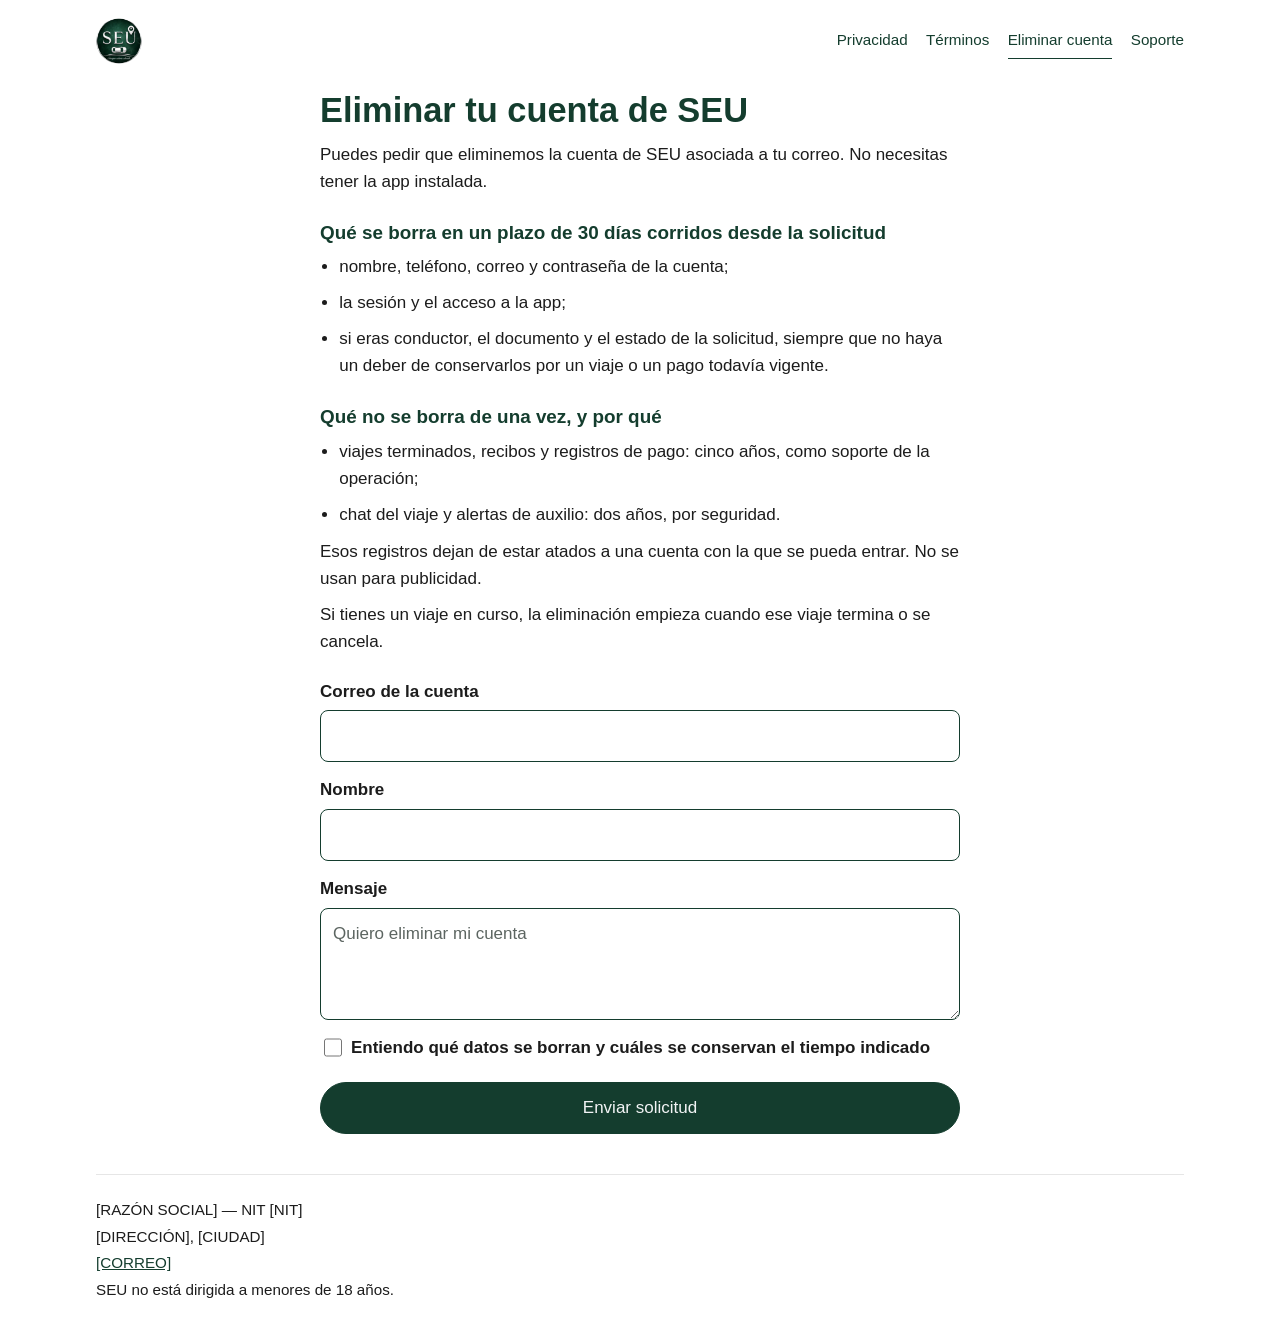
==== eliminar-cuenta/index.html @ f04e44e9 "first commit Co-authored-by: Cursor <cursoragent@cursor.com>" ====
<!DOCTYPE html>
<html lang="es">
<head>
  <meta charset="utf-8">
  <meta name="viewport" content="width=device-width, initial-scale=1">
  <title>Eliminar tu cuenta de SEU</title>
  <meta name="description" content="Pide la eliminación de tu cuenta de SEU sin tener la app instalada.">
  <link rel="canonical" href="https://seu-landing.netlify.app/eliminar-cuenta">
  <link rel="icon" href="/img/logo.png" type="image/png">
  <meta name="theme-color" content="#143D2E">
  <link rel="stylesheet" href="/css/site.css">
</head>
<body class="page">
  <a class="skip" href="#contenido">Saltar al contenido</a>
  <header class="header">
    <a class="brand" href="/" aria-label="SEU, ir al inicio">
      <img src="/img/logo.png" alt="" width="46" height="46">
    </a>
    <nav class="nav" aria-label="Sitio">
      <a href="/privacidad">Privacidad</a>
      <a href="/terminos">Términos</a>
      <a href="/eliminar-cuenta" aria-current="page">Eliminar cuenta</a>
      <a href="/soporte">Soporte</a>
    </nav>
  </header>
  <main class="sheet" id="contenido">
    <h1>Eliminar tu cuenta de SEU</h1>
    <p>Puedes pedir que eliminemos la cuenta de SEU asociada a tu correo. No necesitas tener la app instalada.</p>
    <h2>Qué se borra en un plazo de 30 días corridos desde la solicitud</h2>
    <ul>
      <li>nombre, teléfono, correo y contraseña de la cuenta;</li>
      <li>la sesión y el acceso a la app;</li>
      <li>si eras conductor, el documento y el estado de la solicitud, siempre que no haya un deber de conservarlos por un viaje o un pago todavía vigente.</li>
    </ul>
    <h2>Qué no se borra de una vez, y por qué</h2>
    <ul>
      <li>viajes terminados, recibos y registros de pago: cinco años, como soporte de la operación;</li>
      <li>chat del viaje y alertas de auxilio: dos años, por seguridad.</li>
    </ul>
    <p>Esos registros dejan de estar atados a una cuenta con la que se pueda entrar. No se usan para publicidad.</p>
    <p>Si tienes un viaje en curso, la eliminación empieza cuando ese viaje termina o se cancela.</p>

    <form class="form" name="eliminar-cuenta" method="POST" action="/eliminar-cuenta/recibido/" data-netlify="true" data-netlify-honeypot="bot-field" data-delete-form>
      <p class="hp" aria-hidden="true">
        <label>No llenar este campo <input name="bot-field" tabindex="-1" autocomplete="off"></label>
      </p>
      <input type="hidden" name="form-name" value="eliminar-cuenta">
      <label>
        Correo de la cuenta
        <input type="email" name="correo" autocomplete="email" required>
      </label>
      <label>
        Nombre
        <input type="text" name="nombre" autocomplete="name" required>
      </label>
      <label>
        Mensaje
        <textarea name="mensaje" placeholder="Quiero eliminar mi cuenta"></textarea>
      </label>
      <label class="check">
        <input type="checkbox" name="confirmacion" value="si" required>
        <span>Entiendo qué datos se borran y cuáles se conservan el tiempo indicado</span>
      </label>
      <button class="btn" type="submit">Enviar solicitud</button>
    </form>
    <p class="ok" data-delete-done hidden tabindex="-1">Recibimos tu solicitud. Te escribiremos a ese correo. El plazo máximo es de 30 días corridos.</p>
  </main>
  <footer class="footer">
    <p>[RAZÓN SOCIAL] — NIT [NIT]</p>
    <p>[DIRECCIÓN], [CIUDAD]</p>
    <p><a href="mailto:[CORREO]">[CORREO]</a></p>
    <p>SEU no está dirigida a menores de 18 años.</p>
  </footer>
  <script src="/js/eliminar-cuenta.js"></script>
</body>
</html>
---- css/site.css ----
:root {
  --green: #143d2e;
  --hero: #0e2a20;
  --silver: #f2f4f5;
  --ink: #1c1c1c;
  --paper: #ffffff;
  --muted: rgba(242, 244, 245, 0.78);
  --line: rgba(242, 244, 245, 0.22);
  --max: 68rem;
  --read: 40rem;
}

*,
*::before,
*::after {
  box-sizing: border-box;
}

html {
  scroll-behavior: smooth;
}

body {
  margin: 0;
  color: var(--ink);
  background: var(--paper);
  font-family: "Segoe UI", Candara, "Helvetica Neue", sans-serif;
  font-size: 1.0625rem;
  line-height: 1.6;
}

body.home {
  color: var(--silver);
  background:
    radial-gradient(ellipse 55% 42% at 50% 28%, #184634 0%, var(--hero) 58%);
  min-height: 100vh;
}

img {
  display: block;
  max-width: 100%;
}

a {
  color: inherit;
}

.skip {
  position: absolute;
  left: 1rem;
  top: 0;
  transform: translateY(-120%);
  background: var(--silver);
  color: var(--hero);
  padding: 0.5rem 0.8rem;
  z-index: 5;
}

.skip:focus {
  transform: none;
}

.header,
.footer,
.wrap {
  width: min(var(--max), calc(100% - 2.5rem));
  margin-inline: auto;
}

.header {
  display: flex;
  align-items: center;
  justify-content: space-between;
  gap: 1rem 1.5rem;
  padding: 1.1rem 0 0.4rem;
}

.brand {
  flex: 0 0 auto;
  border-radius: 50%;
  line-height: 0;
}

.brand img {
  width: 46px;
  height: 46px;
  border-radius: 50%;
}

.nav {
  display: flex;
  flex-wrap: wrap;
  justify-content: flex-end;
  gap: 0.35rem 1.15rem;
}

.nav a {
  text-decoration: none;
  font-size: 0.95rem;
  padding: 0.35rem 0;
  border-bottom: 1px solid transparent;
}

body.home .nav a:hover,
body.home .nav a[aria-current="page"] {
  border-bottom-color: var(--silver);
}

body.page .nav a {
  color: var(--green);
}

body.page .nav a:hover,
body.page .nav a[aria-current="page"] {
  border-bottom-color: var(--green);
}

.hero {
  display: flex;
  flex-direction: column;
  align-items: center;
  text-align: center;
  width: min(var(--max), calc(100% - 2.5rem));
  margin-inline: auto;
  padding: 1.5rem 0 2.5rem;
}

.emblem {
  width: min(68vw, 320px);
  height: auto;
  border-radius: 50%;
}

.tagline {
  margin: 1.35rem 0 0.35rem;
  font-size: clamp(1.55rem, 3vw, 2.15rem);
  font-weight: 560;
  letter-spacing: 0.01em;
  line-height: 1.2;
}

.lead {
  margin: 0;
  max-width: min(28rem, 100%);
  color: var(--muted);
  font-size: 1.08rem;
}

.tagline,
.btn,
.emblem {
  max-width: 100%;
}

.btn {
  display: inline-flex;
  align-items: center;
  justify-content: center;
  min-height: 48px;
  margin-top: 1.5rem;
  padding: 0.7rem 1.3rem;
  border: 1.5px solid var(--silver);
  border-radius: 999px;
  color: var(--silver);
  text-decoration: none;
  background: transparent;
  font: inherit;
  cursor: pointer;
}

.btn:hover {
  background: var(--silver);
  color: var(--hero);
}

body.page .btn {
  border-color: var(--green);
  background: var(--green);
  color: var(--silver);
  margin-top: 0.4rem;
}

body.page .btn:hover {
  background: var(--hero);
}

.steps,
.paths {
  width: min(var(--max), calc(100% - 2.5rem));
  margin: 0 auto 2.5rem;
}

.steps {
  border-top: 1px solid var(--line);
  padding-top: 1.6rem;
}

.soon {
  margin: 0 0 1.2rem;
  text-align: center;
  color: var(--muted);
}

.steps ol {
  list-style: none;
  margin: 0;
  padding: 0;
  display: grid;
  gap: 1.4rem;
}

.steps h2,
.sheet h1,
.sheet h2 {
  font-weight: 620;
  letter-spacing: 0;
  line-height: 1.25;
}

.steps h2 {
  margin: 0 0 0.35rem;
  font-size: 1.2rem;
}

.steps p,
.paths a {
  margin: 0;
}

.paths {
  display: grid;
  gap: 0.75rem;
  padding-bottom: 1rem;
}

.paths a {
  display: flex;
  justify-content: space-between;
  gap: 1rem;
  padding: 0.85rem 0;
  border-top: 1px solid var(--line);
  text-decoration: none;
}

.paths a:last-child {
  border-bottom: 1px solid var(--line);
}

.paths a::after {
  content: "→";
  flex: 0 0 auto;
}

.footer {
  padding: 0.5rem 0 2.2rem;
  font-size: 0.95rem;
}

.footer p {
  margin: 0.15rem 0;
}

body.home .footer {
  color: var(--muted);
}

body.page .footer {
  border-top: 1px solid #e6e6e6;
  margin-top: 2.5rem;
  padding-top: 1.3rem;
}

.sheet {
  width: min(var(--read), calc(100% - 2.5rem));
  margin: 1.2rem auto 0;
}

.sheet h1 {
  margin: 0 0 0.4rem;
  font-size: clamp(1.7rem, 3vw, 2.15rem);
  color: var(--green);
}

.updated,
.sheet .note {
  color: #333;
}

.updated {
  margin-top: 0;
}

.sheet h2 {
  margin: 1.6rem 0 0.45rem;
  font-size: 1.18rem;
  color: var(--green);
}

.sheet p,
.sheet li {
  margin: 0.55rem 0;
}

.sheet ul {
  margin: 0.3rem 0 0.6rem;
  padding-left: 1.2rem;
}

.sheet a,
.footer a {
  color: var(--green);
}

body.home .footer a {
  color: var(--silver);
}

.form {
  display: grid;
  gap: 0.9rem;
  margin-top: 1.4rem;
}

.form label {
  display: grid;
  gap: 0.35rem;
  font-weight: 600;
}

.form input,
.form textarea {
  width: 100%;
  border: 1px solid var(--green);
  border-radius: 8px;
  padding: 0.7rem 0.75rem;
  font: inherit;
  color: var(--ink);
  background: var(--paper);
}

.form textarea {
  min-height: 7rem;
  resize: vertical;
}

.form input::placeholder,
.form textarea::placeholder {
  color: #5c6561;
  font-weight: 400;
}

.check {
  grid-template-columns: auto 1fr;
  align-items: start;
  gap: 0.7rem;
  font-weight: 500;
}

.check input {
  width: 1.15rem;
  height: 1.15rem;
  margin-top: 0.25rem;
}

.ok {
  margin-top: 1rem;
  padding: 1rem 1.05rem;
  border: 1px solid var(--green);
  border-radius: 10px;
  background: #f4f7f5;
}

.hp {
  position: absolute;
  left: -10000px;
  top: auto;
  width: 1px;
  height: 1px;
  overflow: hidden;
}

:focus-visible {
  outline: 2px solid #8fb9a4;
  outline-offset: 3px;
}

@media (max-width: 720px) {
  .header {
    flex-direction: column;
    align-items: center;
  }

  .nav {
    justify-content: center;
  }
}

@media (min-width: 800px) {
  .steps ol {
    grid-template-columns: repeat(3, 1fr);
    gap: 1.75rem;
  }

  .paths {
    grid-template-columns: repeat(3, 1fr);
    gap: 1.25rem;
  }

  .paths a,
  .paths a:last-child {
    border: 0;
    padding: 0;
    align-items: start;
  }
}

@media (prefers-reduced-motion: reduce) {
  html {
    scroll-behavior: auto;
  }
}
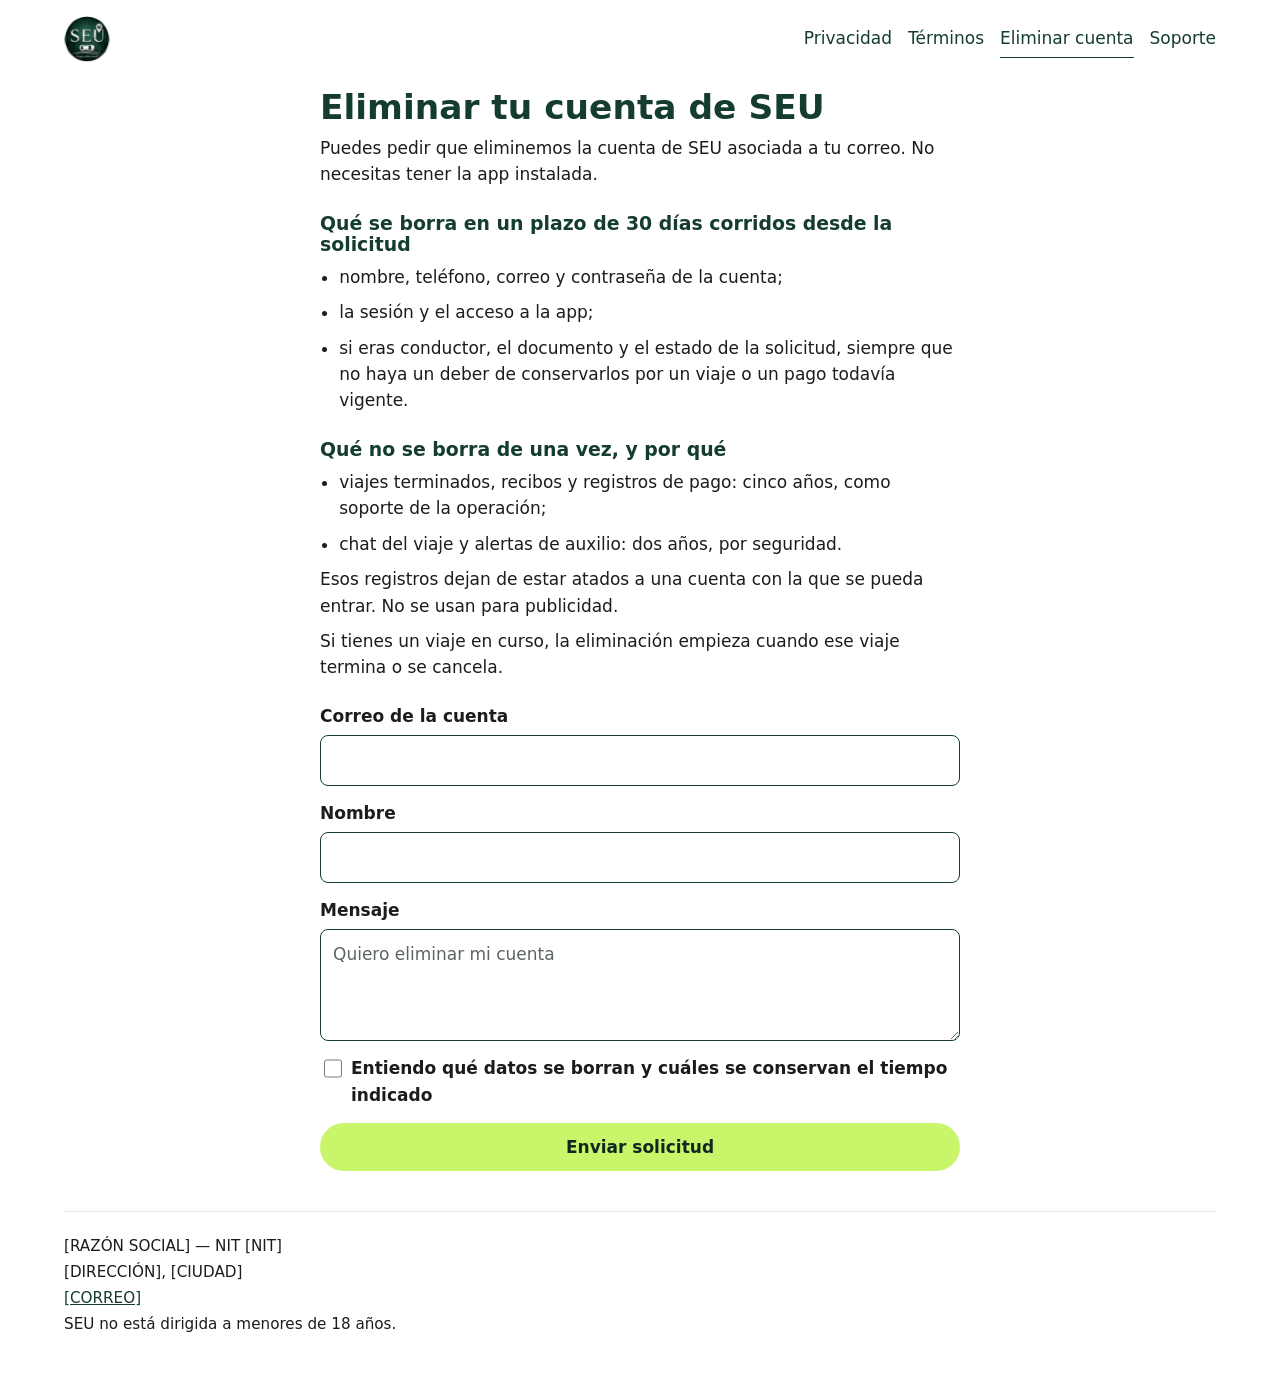
==== commit fd23e701: "Rediseña la portada para pedir un viaje y elegir la oferta. Co-authored-by: Cursor <cursoragent@curs" ====
--- a/eliminar-cuenta/index.html
+++ b/eliminar-cuenta/index.html
@@ -6,7 +6,7 @@
   <title>Eliminar tu cuenta de SEU</title>
   <meta name="description" content="Pide la eliminación de tu cuenta de SEU sin tener la app instalada.">
   <link rel="canonical" href="https://seu-landing.netlify.app/eliminar-cuenta">
-  <link rel="icon" href="/img/logo.png" type="image/png">
+  <link rel="icon" href="/img/logo-mark.png" type="image/png">
   <meta name="theme-color" content="#143D2E">
   <link rel="stylesheet" href="/css/site.css">
 </head>
@@ -14,7 +14,7 @@
   <a class="skip" href="#contenido">Saltar al contenido</a>
   <header class="header">
     <a class="brand" href="/" aria-label="SEU, ir al inicio">
-      <img src="/img/logo.png" alt="" width="46" height="46">
+      <img src="/img/logo-mark.png" alt="" width="46" height="46">
     </a>
     <nav class="nav" aria-label="Sitio">
       <a href="/privacidad">Privacidad</a>
--- a/css/site.css
+++ b/css/site.css
@@ -1,12 +1,13 @@
 :root {
-  --green: #143d2e;
-  --hero: #0e2a20;
+  --forest: #0e2a20;
+  --deep: #143d2e;
+  --ink: #1c1c1c;
+  --paper: #f6f4ef;
+  --white: #ffffff;
   --silver: #f2f4f5;
-  --ink: #1c1c1c;
-  --paper: #ffffff;
-  --muted: rgba(242, 244, 245, 0.78);
-  --line: rgba(242, 244, 245, 0.22);
-  --max: 68rem;
+  --lime: #c8f56a;
+  --line: rgba(20, 61, 46, 0.14);
+  --max: 72rem;
   --read: 40rem;
 }
 
@@ -23,56 +24,91 @@
 body {
   margin: 0;
   color: var(--ink);
-  background: var(--paper);
-  font-family: "Segoe UI", Candara, "Helvetica Neue", sans-serif;
+  background: var(--white);
+  font-family: "Segoe UI", "Helvetica Neue", system-ui, sans-serif;
   font-size: 1.0625rem;
-  line-height: 1.6;
-}
-
-body.home {
-  color: var(--silver);
-  background:
-    radial-gradient(ellipse 55% 42% at 50% 28%, #184634 0%, var(--hero) 58%);
-  min-height: 100vh;
-}
-
-img {
+  line-height: 1.55;
+  overflow-x: clip;
+}
+
+img,
+svg {
   display: block;
   max-width: 100%;
 }
 
 a {
   color: inherit;
+}
+
+button,
+input,
+textarea {
+  font: inherit;
+}
+
+[hidden] {
+  display: none !important;
 }
 
 .skip {
   position: absolute;
   left: 1rem;
   top: 0;
-  transform: translateY(-120%);
-  background: var(--silver);
-  color: var(--hero);
-  padding: 0.5rem 0.8rem;
-  z-index: 5;
+  transform: translateY(-140%);
+  background: var(--lime);
+  color: var(--forest);
+  padding: 0.55rem 0.8rem;
+  z-index: 30;
 }
 
 .skip:focus {
   transform: none;
 }
 
-.header,
-.footer,
 .wrap {
-  width: min(var(--max), calc(100% - 2.5rem));
+  width: min(var(--max), calc(100% - 2rem));
   margin-inline: auto;
 }
 
-.header {
+.sr {
+  position: absolute;
+  width: 1px;
+  height: 1px;
+  padding: 0;
+  margin: -1px;
+  overflow: hidden;
+  clip: rect(0, 0, 0, 0);
+  white-space: nowrap;
+  border: 0;
+}
+
+:focus-visible {
+  outline: 3px solid var(--lime);
+  outline-offset: 3px;
+}
+
+body.page :focus-visible {
+  outline-color: var(--deep);
+}
+
+.topbar {
+  position: sticky;
+  top: 0;
+  z-index: 20;
+  background: var(--forest);
+  color: var(--silver);
+}
+
+.topbar-inner {
+  position: relative;
   display: flex;
   align-items: center;
   justify-content: space-between;
-  gap: 1rem 1.5rem;
-  padding: 1.1rem 0 0.4rem;
+  gap: 1rem;
+  width: min(var(--max), calc(100% - 2rem));
+  margin-inline: auto;
+  min-height: 4.25rem;
 }
 
 .brand {
@@ -87,232 +123,543 @@
   border-radius: 50%;
 }
 
-.nav {
+.menu {
+  display: flex;
+  gap: 0.25rem 1.35rem;
+}
+
+.menu a {
+  text-decoration: none;
+  padding: 0.4rem 0;
+  border-bottom: 2px solid transparent;
+}
+
+.menu a:hover {
+  border-bottom-color: var(--lime);
+}
+
+.menu-btn {
+  display: none;
+  min-height: 44px;
+  padding: 0.4rem 0.85rem;
+  border: 1px solid rgba(242, 244, 245, 0.45);
+  border-radius: 999px;
+  background: transparent;
+  color: var(--silver);
+  cursor: pointer;
+}
+
+.hero,
+.closing {
+  background:
+    radial-gradient(ellipse 70% 80% at 100% 0%, rgba(200, 245, 106, 0.14), transparent 46%),
+    var(--forest);
+  color: var(--silver);
+}
+
+.hero-grid {
+  display: grid;
+  gap: 2.25rem;
+  align-items: center;
+  padding: 1.5rem 0 3.5rem;
+}
+
+.kicker {
+  margin: 0 0 0.8rem;
+  color: var(--lime);
+  font-size: 0.92rem;
+  font-weight: 700;
+  letter-spacing: 0.04em;
+  text-transform: uppercase;
+}
+
+h1,
+h2,
+h3 {
+  line-height: 1.12;
+  font-weight: 680;
+}
+
+h1 {
+  margin: 0;
+  font-size: clamp(2.15rem, 6vw, 4.4rem);
+  letter-spacing: -0.03em;
+}
+
+.lede {
+  max-width: 36rem;
+  margin: 1rem 0 0;
+  font-size: 1.15rem;
+  color: rgba(242, 244, 245, 0.86);
+}
+
+.actions {
   display: flex;
   flex-wrap: wrap;
-  justify-content: flex-end;
-  gap: 0.35rem 1.15rem;
-}
-
-.nav a {
-  text-decoration: none;
-  font-size: 0.95rem;
-  padding: 0.35rem 0;
-  border-bottom: 1px solid transparent;
-}
-
-body.home .nav a:hover,
-body.home .nav a[aria-current="page"] {
-  border-bottom-color: var(--silver);
-}
-
-body.page .nav a {
-  color: var(--green);
-}
-
-body.page .nav a:hover,
-body.page .nav a[aria-current="page"] {
-  border-bottom-color: var(--green);
-}
-
-.hero {
-  display: flex;
-  flex-direction: column;
-  align-items: center;
-  text-align: center;
-  width: min(var(--max), calc(100% - 2.5rem));
-  margin-inline: auto;
-  padding: 1.5rem 0 2.5rem;
-}
-
-.emblem {
-  width: min(68vw, 320px);
-  height: auto;
-  border-radius: 50%;
-}
-
-.tagline {
-  margin: 1.35rem 0 0.35rem;
-  font-size: clamp(1.55rem, 3vw, 2.15rem);
-  font-weight: 560;
-  letter-spacing: 0.01em;
-  line-height: 1.2;
-}
-
-.lead {
-  margin: 0;
-  max-width: min(28rem, 100%);
-  color: var(--muted);
-  font-size: 1.08rem;
-}
-
-.tagline,
-.btn,
-.emblem {
-  max-width: 100%;
-}
-
-.btn {
+  gap: 0.75rem;
+  margin-top: 1.5rem;
+}
+
+.btn-primary,
+.btn-ghost,
+body.page .btn {
   display: inline-flex;
   align-items: center;
   justify-content: center;
   min-height: 48px;
+  padding: 0.7rem 1.2rem;
+  border-radius: 999px;
+  text-decoration: none;
+  cursor: pointer;
+}
+
+.btn-primary,
+body.page .btn {
+  border: 0;
+  background: var(--lime);
+  color: var(--forest);
+  font-weight: 700;
+}
+
+.btn-primary:hover,
+body.page .btn:hover {
+  background: #ddff8a;
+}
+
+.btn-ghost {
+  border: 1.5px solid rgba(242, 244, 245, 0.72);
+  background: transparent;
+  color: var(--silver);
+  font-weight: 650;
+}
+
+.btn-ghost:hover {
+  background: rgba(242, 244, 245, 0.08);
+}
+
+.btn-primary:focus-visible,
+.btn-ghost:focus-visible {
+  outline-color: var(--silver);
+}
+
+.store-note {
+  margin: 0.9rem 0 0;
+  color: rgba(242, 244, 245, 0.78);
+}
+
+.phone-wrap {
+  justify-self: center;
+  width: min(100%, 320px);
+}
+
+.phone {
+  border: 10px solid #101614;
+  border-radius: 36px;
+  background: #dfe8e2;
+  box-shadow: 0 24px 50px rgba(0, 0, 0, 0.28);
+}
+
+.phone-screen {
+  overflow: hidden;
+  border-radius: 26px;
+  background: #e7f0ea;
+}
+
+.phone-map {
+  position: relative;
+  height: 250px;
+}
+
+.map-svg {
+  width: 100%;
+  height: 100%;
+}
+
+.route {
+  stroke-dasharray: 7 9;
+}
+
+.sheet-card {
+  margin: -2.2rem 0.75rem 0.75rem;
+  position: relative;
+  padding: 0.95rem 0.95rem 1rem;
+  border-radius: 18px;
+  background: var(--white);
+  color: var(--ink);
+  box-shadow: 0 10px 24px rgba(14, 42, 32, 0.12);
+}
+
+.sheet-kicker {
+  margin: 0;
+  color: #0f7a45;
+  font-size: 0.78rem;
+  font-weight: 750;
+  letter-spacing: 0.06em;
+  text-transform: uppercase;
+}
+
+.sheet-title {
+  margin: 0.2rem 0 0.7rem;
+  font-weight: 700;
+}
+
+.trip-row {
+  display: flex;
+  align-items: center;
+  gap: 0.55rem;
+  margin: 0.35rem 0;
+  color: #24312c;
+  font-size: 0.95rem;
+}
+
+.dot {
+  width: 0.7rem;
+  height: 0.7rem;
+  border-radius: 50%;
+  background: var(--deep);
+  flex: 0 0 auto;
+}
+
+.dot.dest {
+  background: var(--lime);
+  box-shadow: inset 0 0 0 2px var(--forest);
+}
+
+.fake-action {
+  display: block;
+  margin-top: 0.75rem;
+  padding: 0.55rem 0.7rem;
+  border-radius: 999px;
+  background: var(--forest);
+  color: var(--silver);
+  text-align: center;
+  font-size: 0.92rem;
+  font-weight: 700;
+}
+
+.illus {
+  margin: 0.75rem 0 0;
+  text-align: center;
+  color: rgba(242, 244, 245, 0.72);
+  font-size: 0.86rem;
+}
+
+.band {
+  padding: 4.25rem 0;
+}
+
+.band-paper {
+  background: var(--paper);
+}
+
+.band-white {
+  background: var(--white);
+}
+
+.band-deep {
+  background:
+    radial-gradient(circle at 0 100%, rgba(200, 245, 106, 0.16), transparent 34%),
+    var(--deep);
+  color: var(--silver);
+}
+
+.band h2,
+.closing h2 {
+  margin: 0;
+  font-size: clamp(1.8rem, 4vw, 3rem);
+  letter-spacing: -0.03em;
+}
+
+.section-lead {
+  max-width: 38rem;
+  margin: 0.8rem 0 0;
+  font-size: 1.08rem;
+}
+
+.steps,
+.cards,
+.driver-steps {
+  display: grid;
+  gap: 1rem;
+  margin: 1.8rem 0 0;
+  padding: 0;
+  list-style: none;
+}
+
+.step,
+.card,
+.driver-step {
+  padding: 1.15rem 1.15rem 1.25rem;
+  border: 1px solid var(--line);
+  border-radius: 18px;
+  background: var(--white);
+}
+
+.band-deep .driver-step {
+  background: rgba(255, 255, 255, 0.04);
+  border-color: rgba(242, 244, 245, 0.16);
+}
+
+.icon {
+  width: 2.6rem;
+  height: 2.6rem;
+  display: grid;
+  place-items: center;
+  border-radius: 12px;
+  background: #e7f6df;
+  color: var(--forest);
+}
+
+.band-deep .icon {
+  background: rgba(200, 245, 106, 0.16);
+  color: var(--lime);
+}
+
+.icon svg {
+  width: 1.45rem;
+  height: 1.45rem;
+}
+
+.step h3,
+.card h3,
+.driver-step h3 {
+  margin: 0.85rem 0 0.35rem;
+  font-size: 1.2rem;
+}
+
+.step p,
+.card p,
+.driver-step p,
+.note {
+  margin: 0;
+}
+
+.note {
+  margin-top: 1.1rem;
+  color: #31423b;
+}
+
+.band-deep .note {
+  color: rgba(242, 244, 245, 0.82);
+}
+
+.cards {
+  align-items: stretch;
+}
+
+.vehicle {
+  height: 92px;
+  display: grid;
+  place-items: center;
+  border-radius: 14px;
+  background: #e7f3ea;
+  color: var(--forest);
+}
+
+.vehicle svg {
+  width: 148px;
+  height: 64px;
+}
+
+.compat {
+  width: 100%;
   margin-top: 1.5rem;
-  padding: 0.7rem 1.3rem;
-  border: 1.5px solid var(--silver);
-  border-radius: 999px;
-  color: var(--silver);
-  text-decoration: none;
-  background: transparent;
-  font: inherit;
-  cursor: pointer;
-}
-
-.btn:hover {
-  background: var(--silver);
-  color: var(--hero);
-}
-
-body.page .btn {
-  border-color: var(--green);
-  background: var(--green);
-  color: var(--silver);
-  margin-top: 0.4rem;
-}
-
-body.page .btn:hover {
-  background: var(--hero);
-}
-
-.steps,
-.paths {
-  width: min(var(--max), calc(100% - 2.5rem));
-  margin: 0 auto 2.5rem;
-}
-
-.steps {
+  border-collapse: collapse;
+}
+
+.compat caption {
+  text-align: left;
+  font-weight: 700;
+  margin-bottom: 0.6rem;
+}
+
+.compat th,
+.compat td {
+  text-align: left;
+  padding: 0.75rem 0.4rem;
+  border-top: 1px solid rgba(242, 244, 245, 0.18);
+  vertical-align: top;
+}
+
+.faq details {
   border-top: 1px solid var(--line);
-  padding-top: 1.6rem;
-}
-
-.soon {
-  margin: 0 0 1.2rem;
-  text-align: center;
-  color: var(--muted);
-}
-
-.steps ol {
-  list-style: none;
-  margin: 0;
-  padding: 0;
-  display: grid;
-  gap: 1.4rem;
-}
-
-.steps h2,
-.sheet h1,
-.sheet h2 {
-  font-weight: 620;
-  letter-spacing: 0;
-  line-height: 1.25;
-}
-
-.steps h2 {
-  margin: 0 0 0.35rem;
-  font-size: 1.2rem;
-}
-
-.steps p,
-.paths a {
-  margin: 0;
-}
-
-.paths {
-  display: grid;
-  gap: 0.75rem;
-  padding-bottom: 1rem;
-}
-
-.paths a {
+}
+
+.faq details:last-of-type {
+  border-bottom: 1px solid var(--line);
+}
+
+.faq summary {
   display: flex;
+  align-items: center;
   justify-content: space-between;
   gap: 1rem;
+  min-height: 52px;
   padding: 0.85rem 0;
-  border-top: 1px solid var(--line);
+  font-weight: 700;
+  cursor: pointer;
+  list-style: none;
+}
+
+.faq summary::-webkit-details-marker {
+  display: none;
+}
+
+.faq summary::after {
+  content: "+";
+  color: var(--deep);
+  font-size: 1.4rem;
+  line-height: 1;
+}
+
+.faq details[open] summary::after {
+  content: "–";
+}
+
+.faq details p {
+  margin: 0 0 1rem;
+  max-width: 42rem;
+}
+
+.faq a {
+  color: var(--deep);
+}
+
+.city-list {
+  margin: 0.6rem 0 0;
+  padding-left: 1.1rem;
+}
+
+.closing {
+  text-align: center;
+  padding: 4.5rem 0 3.2rem;
+}
+
+.closing .lede,
+.closing .store-note {
+  margin-inline: auto;
+}
+
+.closing .actions {
+  justify-content: center;
+}
+
+.site-footer {
+  background: #0b2118;
+  color: rgba(242, 244, 245, 0.82);
+  padding: 1.5rem 0 2rem;
+}
+
+.legal-nav {
+  display: flex;
+  flex-wrap: wrap;
+  gap: 0.7rem 1.2rem;
+  margin-bottom: 1rem;
+}
+
+.legal-nav a {
   text-decoration: none;
-}
-
-.paths a:last-child {
-  border-bottom: 1px solid var(--line);
-}
-
-.paths a::after {
-  content: "→";
-  flex: 0 0 auto;
-}
-
-.footer {
-  padding: 0.5rem 0 2.2rem;
-  font-size: 0.95rem;
-}
-
-.footer p {
+  border-bottom: 1px solid transparent;
+}
+
+.legal-nav a:hover {
+  border-bottom-color: var(--lime);
+}
+
+.site-footer p {
   margin: 0.15rem 0;
 }
 
-body.home .footer {
-  color: var(--muted);
+.site-footer a {
+  color: var(--lime);
+}
+
+body.page {
+  background: var(--white);
+}
+
+body.page .header,
+body.page .footer {
+  width: min(var(--max), calc(100% - 2rem));
+  margin-inline: auto;
+}
+
+body.page .header {
+  display: flex;
+  align-items: center;
+  justify-content: space-between;
+  gap: 1rem;
+  flex-wrap: wrap;
+  padding: 1rem 0 0.4rem;
+}
+
+body.page .nav {
+  display: flex;
+  flex-wrap: wrap;
+  justify-content: flex-end;
+  gap: 0.35rem 1rem;
+}
+
+body.page .nav a {
+  color: var(--deep);
+  text-decoration: none;
+  padding: 0.35rem 0;
+  border-bottom: 1px solid transparent;
+}
+
+body.page .nav a:hover,
+body.page .nav a[aria-current="page"] {
+  border-bottom-color: var(--deep);
+}
+
+.sheet {
+  width: min(var(--read), calc(100% - 2rem));
+  margin: 1.2rem auto 0;
+}
+
+.sheet h1 {
+  margin: 0 0 0.4rem;
+  font-size: clamp(1.7rem, 3vw, 2.15rem);
+  color: var(--deep);
+  letter-spacing: 0;
+}
+
+.sheet h2 {
+  margin: 1.6rem 0 0.45rem;
+  font-size: 1.18rem;
+  color: var(--deep);
+  letter-spacing: 0;
+}
+
+.sheet p,
+.sheet li {
+  margin: 0.55rem 0;
+}
+
+.sheet ul {
+  margin: 0.3rem 0 0.6rem;
+  padding-left: 1.2rem;
+}
+
+.sheet a,
+body.page .footer a {
+  color: var(--deep);
+}
+
+.updated {
+  margin-top: 0;
+  color: #333;
 }
 
 body.page .footer {
   border-top: 1px solid #e6e6e6;
   margin-top: 2.5rem;
-  padding-top: 1.3rem;
-}
-
-.sheet {
-  width: min(var(--read), calc(100% - 2.5rem));
-  margin: 1.2rem auto 0;
-}
-
-.sheet h1 {
-  margin: 0 0 0.4rem;
-  font-size: clamp(1.7rem, 3vw, 2.15rem);
-  color: var(--green);
-}
-
-.updated,
-.sheet .note {
-  color: #333;
-}
-
-.updated {
-  margin-top: 0;
-}
-
-.sheet h2 {
-  margin: 1.6rem 0 0.45rem;
-  font-size: 1.18rem;
-  color: var(--green);
-}
-
-.sheet p,
-.sheet li {
-  margin: 0.55rem 0;
-}
-
-.sheet ul {
-  margin: 0.3rem 0 0.6rem;
-  padding-left: 1.2rem;
-}
-
-.sheet a,
-.footer a {
-  color: var(--green);
-}
-
-body.home .footer a {
-  color: var(--silver);
+  padding: 1.3rem 0 2.2rem;
+  font-size: 0.95rem;
+}
+
+body.page .footer p {
+  margin: 0.15rem 0;
 }
 
 .form {
@@ -324,18 +671,17 @@
 .form label {
   display: grid;
   gap: 0.35rem;
-  font-weight: 600;
+  font-weight: 650;
 }
 
 .form input,
 .form textarea {
   width: 100%;
-  border: 1px solid var(--green);
+  border: 1px solid var(--deep);
   border-radius: 8px;
   padding: 0.7rem 0.75rem;
-  font: inherit;
   color: var(--ink);
-  background: var(--paper);
+  background: var(--white);
 }
 
 .form textarea {
@@ -365,7 +711,7 @@
 .ok {
   margin-top: 1rem;
   padding: 1rem 1.05rem;
-  border: 1px solid var(--green);
+  border: 1px solid var(--deep);
   border-radius: 10px;
   background: #f4f7f5;
 }
@@ -379,38 +725,87 @@
   overflow: hidden;
 }
 
-:focus-visible {
-  outline: 2px solid #8fb9a4;
-  outline-offset: 3px;
-}
-
-@media (max-width: 720px) {
-  .header {
+.missing {
+  padding: 4rem 0;
+}
+
+@media (max-width: 820px) {
+  .menu-btn {
+    display: inline-flex;
+  }
+
+  .menu {
+    display: none;
+    position: absolute;
+    top: 100%;
+    left: -1rem;
+    right: -1rem;
     flex-direction: column;
+    gap: 0;
+    padding: 0.35rem 1.25rem 0.9rem;
+    background: #102e24;
+    border-bottom: 1px solid rgba(200, 245, 106, 0.28);
+    box-shadow: 0 18px 28px rgba(0, 0, 0, 0.22);
+  }
+
+  .menu.is-open {
+    display: flex;
+  }
+
+  .menu a {
+    min-height: 48px;
+    display: flex;
     align-items: center;
   }
-
-  .nav {
-    justify-content: center;
-  }
-}
-
-@media (min-width: 800px) {
-  .steps ol {
-    grid-template-columns: repeat(3, 1fr);
-    gap: 1.75rem;
-  }
-
-  .paths {
-    grid-template-columns: repeat(3, 1fr);
-    gap: 1.25rem;
-  }
-
-  .paths a,
-  .paths a:last-child {
-    border: 0;
-    padding: 0;
-    align-items: start;
+}
+
+@media (min-width: 900px) {
+  .hero-grid {
+    grid-template-columns: minmax(0, 1.15fr) minmax(280px, 0.85fr);
+    padding: 2.5rem 0 4.5rem;
+  }
+
+  .steps,
+  .cards,
+  .driver-steps {
+    grid-template-columns: repeat(3, minmax(0, 1fr));
+    gap: 1.1rem;
+  }
+}
+
+@media (prefers-reduced-motion: no-preference) {
+  .route {
+    animation: flow 2.8s linear infinite;
+  }
+
+  .rise {
+    animation: rise 0.7s ease both;
+  }
+
+  .rise-2 {
+    animation-delay: 0.08s;
+  }
+
+  .rise-3 {
+    animation-delay: 0.16s;
+  }
+}
+
+@keyframes flow {
+  to {
+    stroke-dashoffset: -64;
+  }
+}
+
+@keyframes rise {
+  from {
+    opacity: 0;
+    transform: translateY(10px);
+  }
+
+  to {
+    opacity: 1;
+    transform: none;
   }
 }
 
@@ -419,3 +814,7 @@
     scroll-behavior: auto;
   }
 }
+
+section[id] {
+  scroll-margin-top: 5.2rem;
+}
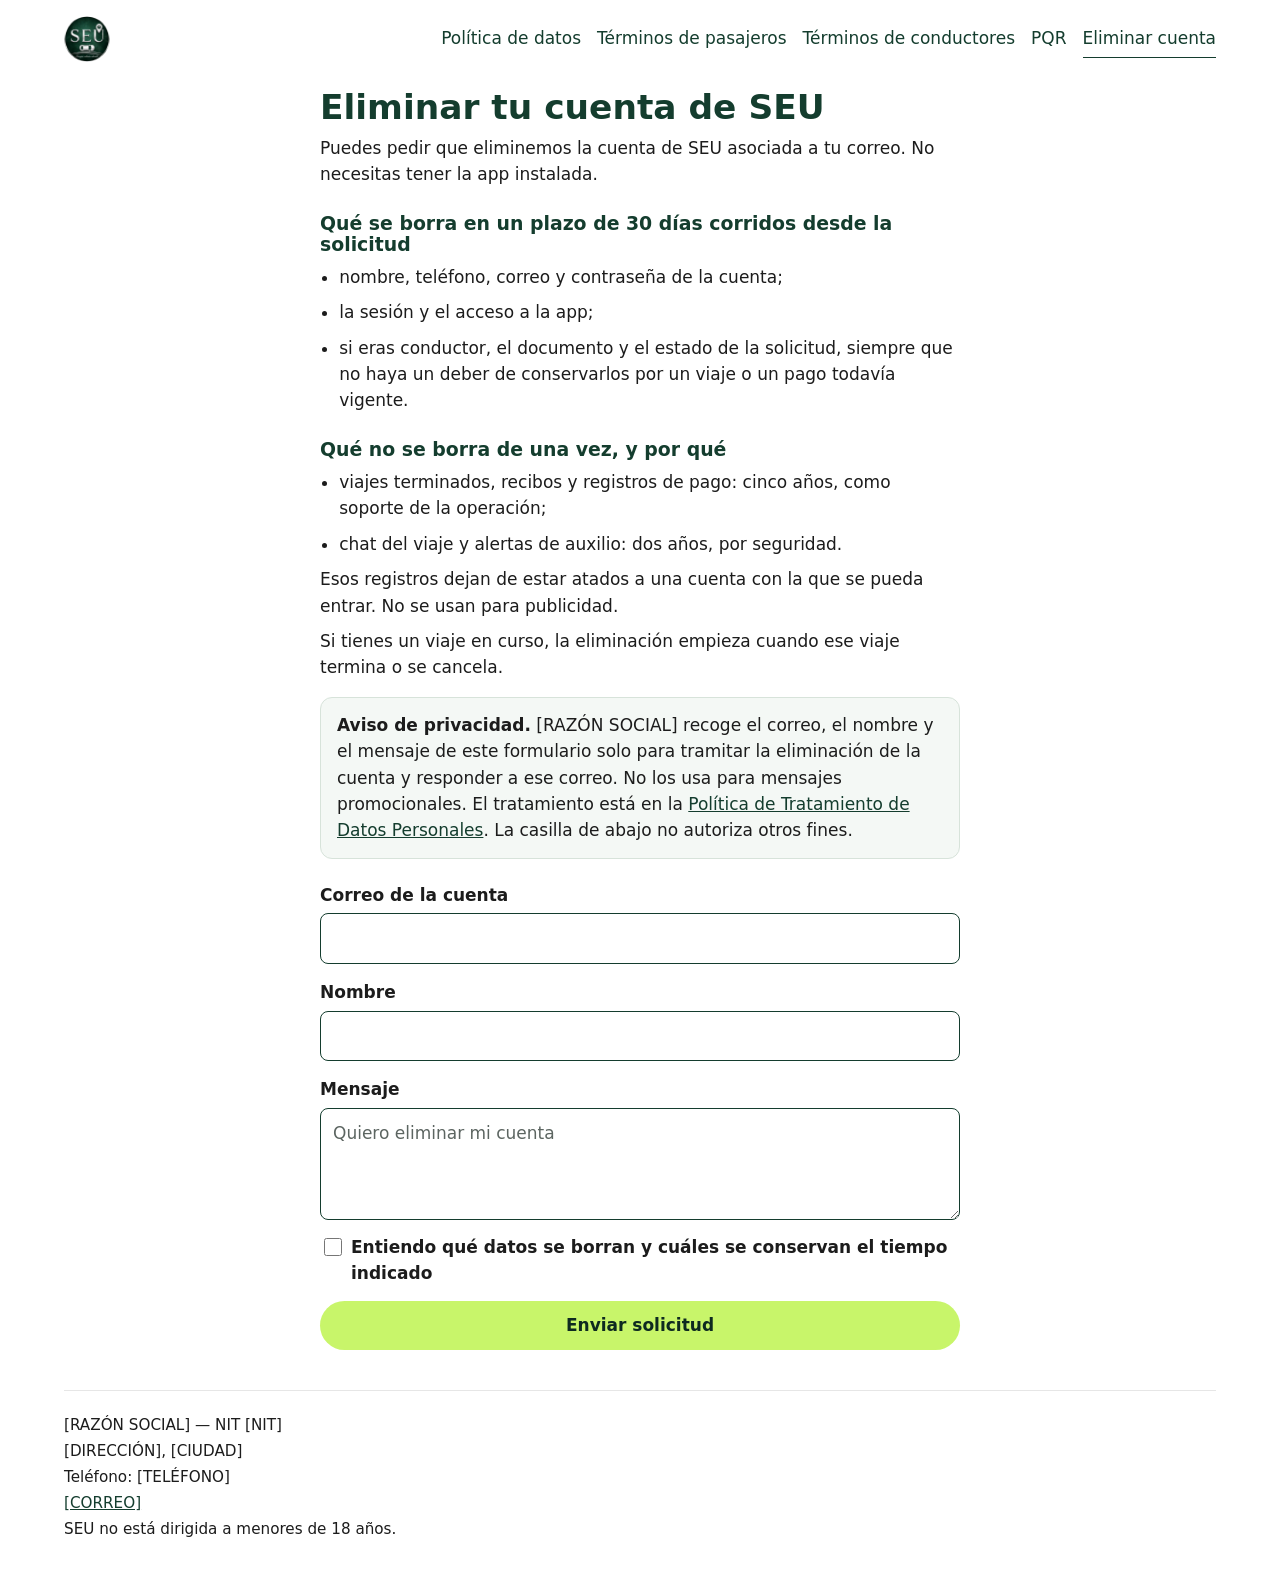
==== commit 4eba4f9b: "Publica términos de pasajeros, de conductores y la política de datos. Co-authored-by: Cursor <cursor" ====
--- a/eliminar-cuenta/index.html
+++ b/eliminar-cuenta/index.html
@@ -8,7 +8,7 @@
   <link rel="canonical" href="https://seu-landing.netlify.app/eliminar-cuenta">
   <link rel="icon" href="/img/logo-mark.png" type="image/png">
   <meta name="theme-color" content="#143D2E">
-  <link rel="stylesheet" href="/css/site.css">
+  <link rel="stylesheet" href="/css/site.css?v=6">
 </head>
 <body class="page">
   <a class="skip" href="#contenido">Saltar al contenido</a>
@@ -17,10 +17,11 @@
       <img src="/img/logo-mark.png" alt="" width="46" height="46">
     </a>
     <nav class="nav" aria-label="Sitio">
-      <a href="/privacidad">Privacidad</a>
-      <a href="/terminos">Términos</a>
+      <a href="/privacidad">Política de datos</a>
+      <a href="/terminos">Términos de pasajeros</a>
+      <a href="/terminos-conductores">Términos de conductores</a>
+      <a href="/soporte">PQR</a>
       <a href="/eliminar-cuenta" aria-current="page">Eliminar cuenta</a>
-      <a href="/soporte">Soporte</a>
     </nav>
   </header>
   <main class="sheet" id="contenido">
@@ -40,6 +41,9 @@
     <p>Esos registros dejan de estar atados a una cuenta con la que se pueda entrar. No se usan para publicidad.</p>
     <p>Si tienes un viaje en curso, la eliminación empieza cuando ese viaje termina o se cancela.</p>
 
+    <aside class="notice" aria-label="Aviso de privacidad">
+      <p><strong>Aviso de privacidad.</strong> [RAZÓN SOCIAL] recoge el correo, el nombre y el mensaje de este formulario solo para tramitar la eliminación de la cuenta y responder a ese correo. No los usa para mensajes promocionales. El tratamiento está en la <a href="/privacidad">Política de Tratamiento de Datos Personales</a>. La casilla de abajo no autoriza otros fines.</p>
+    </aside>
     <form class="form" name="eliminar-cuenta" method="POST" action="/eliminar-cuenta/recibido/" data-netlify="true" data-netlify-honeypot="bot-field" data-delete-form>
       <p class="hp" aria-hidden="true">
         <label>No llenar este campo <input name="bot-field" tabindex="-1" autocomplete="off"></label>
@@ -68,6 +72,7 @@
   <footer class="footer">
     <p>[RAZÓN SOCIAL] — NIT [NIT]</p>
     <p>[DIRECCIÓN], [CIUDAD]</p>
+    <p>Teléfono: [TELÉFONO]</p>
     <p><a href="mailto:[CORREO]">[CORREO]</a></p>
     <p>SEU no está dirigida a menores de 18 años.</p>
   </footer>
--- a/css/site.css
+++ b/css/site.css
@@ -31,10 +31,15 @@
   overflow-x: clip;
 }
 
-img,
+img {
+  max-width: 100%;
+  height: auto;
+}
+
 svg {
   display: block;
-  max-width: 100%;
+  overflow: hidden;
+  flex: none;
 }
 
 a {
@@ -249,7 +254,8 @@
 
 .phone-wrap {
   justify-self: center;
-  width: min(100%, 320px);
+  width: min(100%, 280px);
+  max-width: 280px;
 }
 
 .phone {
@@ -267,12 +273,16 @@
 
 .phone-map {
   position: relative;
-  height: 250px;
+  height: 210px;
+  max-height: 210px;
+  overflow: hidden;
 }
 
 .map-svg {
   width: 100%;
-  height: 100%;
+  height: 210px;
+  max-width: 280px;
+  max-height: 210px;
 }
 
 .route {
@@ -345,7 +355,7 @@
 }
 
 .band {
-  padding: 4.25rem 0;
+  padding: 3.4rem 0;
 }
 
 .band-paper {
@@ -381,9 +391,17 @@
 .driver-steps {
   display: grid;
   gap: 1rem;
-  margin: 1.8rem 0 0;
+  margin: 1.5rem 0 0;
   padding: 0;
   list-style: none;
+  min-width: 0;
+}
+
+.steps > *,
+.cards > *,
+.driver-steps > * {
+  min-width: 0;
+  max-width: 100%;
 }
 
 .step,
@@ -393,6 +411,7 @@
   border: 1px solid var(--line);
   border-radius: 18px;
   background: var(--white);
+  overflow: hidden;
 }
 
 .band-deep .driver-step {
@@ -400,24 +419,20 @@
   border-color: rgba(242, 244, 245, 0.16);
 }
 
-.icon {
-  width: 2.6rem;
-  height: 2.6rem;
-  display: grid;
+.num {
+  display: inline-grid;
   place-items: center;
-  border-radius: 12px;
+  width: 2.5rem;
+  height: 2.5rem;
+  border-radius: 999px;
   background: #e7f6df;
   color: var(--forest);
-}
-
-.band-deep .icon {
-  background: rgba(200, 245, 106, 0.16);
-  color: var(--lime);
-}
-
-.icon svg {
-  width: 1.45rem;
-  height: 1.45rem;
+  font-weight: 700;
+}
+
+.band-deep .num {
+  background: var(--lime);
+  color: var(--forest);
 }
 
 .step h3,
@@ -448,37 +463,20 @@
 }
 
 .vehicle {
-  height: 92px;
+  height: 88px;
   display: grid;
   place-items: center;
+  overflow: hidden;
   border-radius: 14px;
   background: #e7f3ea;
   color: var(--forest);
 }
 
 .vehicle svg {
-  width: 148px;
-  height: 64px;
-}
-
-.compat {
-  width: 100%;
-  margin-top: 1.5rem;
-  border-collapse: collapse;
-}
-
-.compat caption {
-  text-align: left;
-  font-weight: 700;
-  margin-bottom: 0.6rem;
-}
-
-.compat th,
-.compat td {
-  text-align: left;
-  padding: 0.75rem 0.4rem;
-  border-top: 1px solid rgba(242, 244, 245, 0.18);
-  vertical-align: top;
+  width: 132px;
+  height: 56px;
+  max-width: 132px;
+  max-height: 56px;
 }
 
 .faq details {
@@ -649,6 +647,22 @@
 .updated {
   margin-top: 0;
   color: #333;
+}
+
+.notice {
+  margin: 1rem 0 1.2rem;
+  padding: 0.9rem 1rem;
+  border: 1px solid #d7e3da;
+  border-radius: 12px;
+  background: #f4f8f5;
+}
+
+.notice p:first-child {
+  margin-top: 0;
+}
+
+.notice p:last-child {
+  margin-bottom: 0;
 }
 
 body.page .footer {
@@ -777,18 +791,6 @@
   .route {
     animation: flow 2.8s linear infinite;
   }
-
-  .rise {
-    animation: rise 0.7s ease both;
-  }
-
-  .rise-2 {
-    animation-delay: 0.08s;
-  }
-
-  .rise-3 {
-    animation-delay: 0.16s;
-  }
 }
 
 @keyframes flow {
@@ -797,18 +799,6 @@
   }
 }
 
-@keyframes rise {
-  from {
-    opacity: 0;
-    transform: translateY(10px);
-  }
-
-  to {
-    opacity: 1;
-    transform: none;
-  }
-}
-
 @media (prefers-reduced-motion: reduce) {
   html {
     scroll-behavior: auto;
